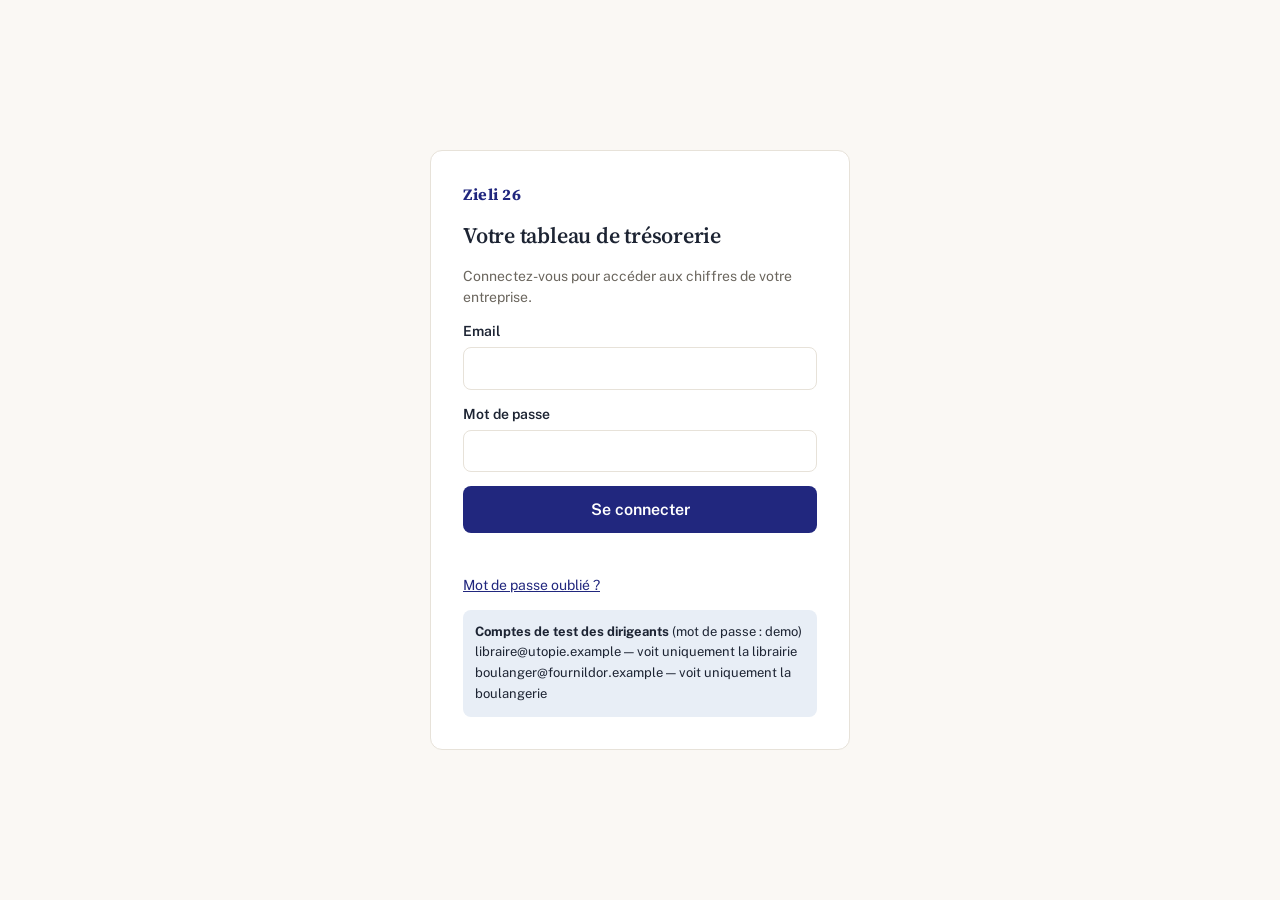
==== zieli26-vscode/index.html @ c5925405 "Première version de l'app" ====
<!DOCTYPE html>
<html lang="fr">
<head>
<meta charset="UTF-8">
<meta name="viewport" content="width=device-width, initial-scale=1">
<title>Zieli 26 – Tableau de trésorerie</title>

<!-- =========================================================
     1. STYLE (apparence de la page)
     Pour changer une couleur, modifie les variables en haut de styles.css.
     ========================================================= -->
<!-- Polices Google Fonts : Source Serif 4 (titres) et Public Sans (texte et chiffres).
     Nécessite internet ; sinon, des polices de secours sont utilisées (voir styles.css). -->
<link rel="preconnect" href="https://fonts.googleapis.com">
<link rel="preconnect" href="https://fonts.gstatic.com" crossorigin>
<link rel="stylesheet" href="https://fonts.googleapis.com/css2?family=Public+Sans:wght@400;500;600;700&family=Source+Serif+4:opsz,wght@8..60,600;8..60,700&display=swap">
<link rel="stylesheet" href="styles.css">
</head>

<body>
<!-- Écran de connexion (affiché si personne n'est connecté) -->
<div class="ecran-connexion" id="ecran-connexion">
  <form class="boite-connexion" id="form-connexion">
    <p class="marque">Zieli 26</p>
    <h1>Votre tableau de trésorerie</h1>
    <p class="aide">Connectez-vous pour accéder aux chiffres de votre entreprise.</p>
    <label>Email
      <input type="email" id="champ-email" autocomplete="username" required>
    </label>
    <label>Mot de passe
      <input type="password" id="champ-mdp" autocomplete="current-password" required>
    </label>
    <button type="submit">Se connecter</button>
    <p class="erreur" id="erreur-connexion"></p>
    <a href="#" class="lien-discret" onclick="document.getElementById('erreur-connexion').textContent = 'Contactez Elise pour recevoir un nouveau mot de passe.'; return false;">Mot de passe oublié ?</a>
    <div class="comptes-demo">
      <strong>Comptes de test des dirigeants</strong> (mot de passe : demo)<br>
      libraire@utopie.example — voit uniquement la librairie<br>
      boulanger@fournildor.example — voit uniquement la boulangerie
    </div>
  </form>
</div>

<div class="page" id="tableau-de-bord">

  <!-- Barre du haut : qui est connecté -->
  <div class="barre-utilisateur">
    <div class="zone-admin" id="zone-admin">
      <label>Entreprise affichée
        <select id="choix-entreprise"></select>
      </label>
    </div>
    <div class="compte">
      <span id="message-synchro" role="status"></span>
      <button type="button" class="bouton-discret" id="bouton-synchro" hidden>Synchronisation</button>
      <span id="utilisateur-connecte"></span>
      <button type="button" class="bouton-discret" id="bouton-deconnexion">Se déconnecter</button>
    </div>
  </div>

  <!-- =========================================================
       2. STRUCTURE DE LA PAGE (les zones vides sont remplies par le script)
       ========================================================= -->
  <header>
    <div>
      <h1 id="nom-entreprise"></h1>
      <p class="sous-titre">Suivi de votre trésorerie</p>
    </div>
    <div class="maj" id="date-maj"></div>
  </header>

  <section class="cartes">
    <div class="carte" id="carte-disponible">
      <!-- Pas de date ici : c'est la date « Mis à jour le … » affichée au-dessus qui fait foi (décision du 07/11). -->
      <p class="titre">Total disponible</p>
      <p class="chiffre" id="chiffre-disponible"></p>
      <p class="detail" id="detail-disponible"></p>
    </div>
  </section>

  <section class="bloc">
    <h2>Évolution de votre compte courant</h2>
    <div id="graphique"></div>
    <div class="legende">
      <span class="reel">Réel</span>
      <span class="prevu">Prévu</span>
      <span class="ligne-entrees">Encaissements du mois</span>
      <span class="ligne-sorties">Dépenses du mois</span>
      <span class="seuil" id="legende-seuil"></span>
    </div>
  </section>

  <div class="alerte" id="alerte"></div>

  <!-- Affiché seulement quand le bandeau signale des écarts : amène au formulaire « Une remarque ? ». -->
  <button type="button" class="bouton-discret" id="bouton-expliquer" hidden>Expliquer ces écarts</button>



  <section class="bloc">
    <h2>Détail mois par mois</h2>
    <div class="defilement"><table id="tableau"></table></div>
  </section>

  <section class="bloc" id="bloc-commentaires">
    <h2>Une remarque ?</h2>
    <p class="aide">Un changement à prévoir, un écart à expliquer, ou envie d'en parler ? Écrivez-le ici, je reviens vers vous. Tous les champs sont facultatifs.</p>
    <form id="form-commentaire">
      <label class="pleine-largeur">Type de remarque
        <select id="champ-type">
          <option value="">— Choisir —</option>
          <option value="previsionnel">Sur le prévisionnel</option>
          <option value="ecarts">Explication des écarts</option>
          <option value="echange">Besoin d'un échange</option>
        </select>
      </label>
      <label class="pleine-largeur">Votre commentaire
        <textarea id="champ-texte" rows="3"
          placeholder=""></textarea>
      </label>
      <!-- Caractère urgent : deux boutons ronds (« radio ») ; un seul choix possible, « Non » par défaut. -->
      <fieldset class="pleine-largeur choix-urgent">
        <legend>Caractère urgent</legend>
        <label class="option"><input type="radio" name="urgent" value="non" checked> Non</label>
        <label class="option"><input type="radio" name="urgent" value="oui"> Oui</label>
        <span class="aide-urgent">Si oui, je vous recontacte au plus vite.</span>
      </fieldset>
      <label class="pleine-largeur champ-court">Mois concerné
        <select id="champ-mois"></select>
      </label>
      <button type="submit">Envoyer à Elise</button>
      <p class="confirmation" id="confirmation"></p>
    </form>
    <div id="liste-commentaires"></div>
  </section>

  <footer>Zieli 26 – données de démonstration (fictives)</footer>
</div>

<!-- =========================================================
     3. SCRIPT (données + calculs + affichage)
     ========================================================= -->
<script src="donnees.js"></script>
<!-- Remplace les chiffres fictifs par ceux d'Airtable (fourni par serveur.ps1). -->
<script src="api/donnees-airtable.js"></script>
<script src="app.js"></script>
</body>
</html>
---- zieli26-vscode/styles.css ----
/* =========================================================
   CHARTE GRAPHIQUE « SOBRE ET ÉDITORIALE » (validée le 06/11)
   - Identité : bleu marine sur fond blanc cassé chaud.
   - Titres : police à empattements (Source Serif 4).
   - Texte et chiffres : police sans empattements (Public Sans),
     avec des chiffres de même largeur pour que les colonnes s'alignent.
   - Couleurs de sens à NE PAS changer : vert = entrées, orange = sorties, rouge = seuil.
   ========================================================= */
:root {
    --marine: #21277e;      /* couleur principale (identité Zieli 26) */
    --marine-clair: #e8eef6;
    --fond: #faf8f4;        /* blanc cassé chaud (fond de page) */
    --fond-doux: #f6f3ed;   /* fond légèrement teinté (colonnes des mois passés, sous-totaux) */
    --carte: #ffffff;
    --texte: #1d2433;
    --texte-doux: #6b665e;  /* gris chaud pour les textes secondaires */
    --bordure: #e7e2d9;     /* filets et bordures, gris chaud */
    --beige: #f1eadc;       /* fond de la ligne « Cash in – Cash out » */
    --entete-passe: #e9e3d8; /* fond de l'en-tête des mois passés (beige grisé) */
    --fond-sorties: #fde9d3; /* fond de la ligne « Sorties » (orange léger, un peu plus orangé qu'avant) */
    --filet-mois: #cdc6b9;  /* filet vertical entre les mois du tableau (un peu plus marqué) */

    /* Relief des blocs : deux ombres légères teintées de marine (une proche, une diffuse).
       Pour plus de relief, augmenter les deux derniers chiffres (opacité .06 → .10). */
    --ombre-bloc: 0 1px 2px rgba(31, 58, 95, .06), 0 6px 20px rgba(31, 58, 95, .07);
    --arrondi: 14px;        /* coins arrondis des blocs */

    /* Tableau : couleur des montants réels et prévus */
    --reel: #111111;        /* noir */
    --prevu: #1d4f91;       /* bleu foncé (plus vif que le marine, pour bien se distinguer du noir) */

    /* Polices : si Google Fonts ne charge pas (pas d'internet), le navigateur prend la suivante de la liste. */
    --police-titres: "Source Serif 4", Georgia, "Times New Roman", serif;
    --police-texte: "Public Sans", system-ui, -apple-system, "Segoe UI", Roboto, sans-serif;
    --vert: #1e8e5a;   --vert-fond: #e6f4ec;
    --orange: #c46a00; --orange-fond: #fdf1e2;
    --rouge: #c0392b;  --rouge-fond: #fbeaea;
  }

  * { box-sizing: border-box; }

  body {
    margin: 0;
    font-family: var(--police-texte);
    /* Chiffres de même largeur : 1 111 € et 8 888 € occupent la même place → colonnes alignées */
    font-variant-numeric: tabular-nums;
    background: var(--fond);
    color: var(--texte);
    line-height: 1.45;
  }

  /* Titres en police à empattements (ton éditorial) */
  h1, h2, h3, .boite-connexion .marque { font-family: var(--police-titres); font-weight: 600; letter-spacing: -0.01em; }

  .page { max-width: 1200px; margin: 0 auto; padding: 24px 20px 48px; }

  /* --- En-tête --- */
  header { display: flex; justify-content: space-between; align-items: flex-end;
           flex-wrap: wrap; gap: 8px; margin-bottom: 20px; }
  header h1 { margin: 0; font-size: 30px; color: var(--marine); }
  header .sous-titre { margin: 4px 0 0; color: var(--texte-doux); }
  header .maj { color: var(--texte-doux); font-size: 14px; }

  /* --- Bandeau d'alerte --- */
  .alerte {
    display: none;  /* caché par défaut, affiché par le script si besoin */
    background: var(--rouge-fond); border-left: 5px solid var(--rouge);
    color: var(--rouge); padding: 14px 18px; border-radius: 8px;
    margin-bottom: 20px; font-size: 17px; font-weight: 600;
  }
  .alerte.visible { display: block; }
  /* Texte de l'alerte en noir */
  .alerte { color: var(--texte) !important; }
  /* Précision sur les écarts : plus petite et en italique */
  .note-alerte { font-size: 14px; font-style: italic; }
  /* Bandeau neutre (aucun passage sous le seuil) : bleu clair au lieu de rouge */
  .alerte.info { background: var(--marine-clair); border-left-color: var(--marine); }

  /* --- Cartes chiffres clés --- */
  .cartes { display: grid; grid-template-columns: minmax(0, 420px); gap: 16px; margin-bottom: 20px; }
  .carte {
    background: var(--carte); border: 0; border-radius: var(--arrondi);
    padding: 20px; border-top: 5px solid var(--vert);
    box-shadow: var(--ombre-bloc);   /* relief (voir les variables en haut du fichier) */
  }
  .carte.vigilance { border-top-color: var(--orange); }
  .carte.alerte-carte { border-top-color: var(--rouge); }
  .carte .titre { font-size: 15px; color: var(--texte-doux); margin: 0 0 8px; }
  .carte .chiffre { font-size: 36px; font-weight: 700; margin: 0; }
  .carte .detail { font-size: 14px; color: var(--texte-doux); margin: 8px 0 0; }

  /* --- Blocs (graphique, tableau) --- */
  /* Blocs en relief : plus de bordure grise, une ombre douce à la place (style plus moderne) */
  .bloc { background: var(--carte); border: 0; box-shadow: var(--ombre-bloc);
          border-radius: var(--arrondi); padding: 24px; margin-bottom: 24px; }
  .bloc h2 { margin: 0 0 4px; font-size: 22px; color: var(--marine); }
  .bloc .aide { margin: 0 0 16px; color: var(--texte-doux); font-size: 14px; }

  .legende { display: flex; gap: 20px; flex-wrap: wrap; font-size: 13px; color: var(--texte-doux); margin-top: 8px; }
  .legende span::before { content: ""; display: inline-block; width: 22px; height: 0;
                          margin-right: 6px; vertical-align: middle; border-top: 3px solid var(--marine); }
  .legende .prevu::before { border-top-style: dashed; }
  .legende .seuil::before { border-top: 2px solid var(--rouge); opacity: .45; }
  .legende .ligne-entrees::before { border-top: 1.5px solid #1e8e5a; }
  .legende .ligne-sorties::before { border-top: 1.5px solid #e08a1e; }

  svg text { font-family: inherit; }
  /* Sur petit écran, le graphique garde une taille lisible et défile horizontalement */
  #graphique { overflow-x: auto; position: relative; }
  .point-cliquable { cursor: pointer; }
  .point-cliquable:hover .point-visible { stroke-width: 4; }
  /* Bulle qui affiche le montant quand on clique sur un point */
  .bulle {
    display: none; position: absolute; transform: translate(-50%, -100%);
    background: var(--marine); color: #fff; padding: 10px 14px; border-radius: 8px;
    font-size: 14px; line-height: 1.5; white-space: nowrap; pointer-events: none;
    box-shadow: 0 4px 12px rgba(0,0,0,.15);
  }
  .bulle.visible { display: block; }
  .bulle strong { font-size: 18px; }
  .bulle .ligne-doux { opacity: .8; font-size: 13px; }
  #graphique svg { min-width: 820px; }

  /* --- Tableau mensuel --- */
  .defilement { overflow-x: auto; }
  table { border-collapse: collapse; width: 100%; font-size: 14px; min-width: 900px; }
  th, td { padding: 8px 10px; text-align: right; white-space: nowrap; }
  th:first-child, td:first-child { text-align: left; }
  /* Colonne des libellés figée à gauche quand on fait défiler le tableau.
     ⚠ Seulement la case du coin (th.coin) et la 1re case des lignes du corps : sinon le 1er mois
     des lignes d'en-tête (« septembre ») restait collé à gauche par-dessus les libellés (bug corrigé le 07/11). */
  thead th.coin, tbody td:first-child { position: sticky; left: 0; background: var(--carte); z-index: 1; }
  thead th.coin { z-index: 2; }
  thead th { color: var(--texte-doux); font-weight: 600; border-bottom: 2px solid var(--bordure); }
  /* En-tête des mois passés : beige grisé (plus de bleu, réservé aux soldes) */
  thead .mois-passe { background: var(--entete-passe); color: var(--texte); }
  thead .sous th { font-size: 12px; font-weight: 500; }
  tbody tr { border-bottom: 1px solid var(--bordure); }
  tr.important td { font-weight: 700; }
  tr.solde td { font-weight: 700; color: var(--marine); background: var(--marine-clair); }
  tr.solde td:first-child { background: var(--marine-clair); }
  tr.cliquable td:first-child { cursor: pointer; color: var(--marine); }
  tr.cliquable td:first-child::before { content: "▸ "; }
  tr.cliquable.ouvert td:first-child::before { content: "▾ "; }
  tr.detail-ligne td { color: var(--texte-doux); font-size: 13px; }
  tr.detail-ligne td:first-child { padding-left: 56px; }
  tr.detail-partie td { color: var(--texte); font-weight: 600; background: var(--fond-doux); }
  tr.detail-partie td:first-child { background: var(--fond-doux); }
  tr.detail-categorie td:first-child { padding-left: 72px; }
  tr.detail-ligne { display: none; }
  tr.detail-ligne.visible { display: table-row; }
  tr td.ecart-neg, tr.detail-ligne td.ecart-neg { color: var(--rouge); font-weight: 600; }
  tr td.ecart-pos, tr.detail-ligne td.ecart-pos { color: var(--vert); }
  td.sous-seuil { color: var(--rouge) !important; }
  /* Parenthèse invisible après les montants positifs du tableau : aligne les chiffres avec les
     montants négatifs écrits entre parenthèses, ex. « (3 500 €) » (voir eurosTableau dans app.js). */
  .paren-fantome { visibility: hidden; }
  .col-passe { background: var(--fond-doux); }
  .col-optionnelle { display: none; }
  .col-optionnelle.visible { display: table-cell; }
  th.mois-repliable { cursor: pointer; }
  th.bascule-pct { cursor: pointer; }
  .badge-pct { display: inline-block; font-size: 11px; font-weight: 700; padding: 0 5px; margin-left: 2px;
               border: 1px solid var(--bordure); border-radius: 4px; color: var(--marine); background: #fff; }
  .badge-pct.ouvert { background: var(--marine); color: #fff; border-color: var(--marine); }
  td.col-pct, th.col-pct { color: var(--marine); font-style: italic; font-size: 11px; padding: 8px 4px; width: 1%; }
  .en-cours { display: inline-block; font-size: 11px; font-weight: 600; color: #fff; background: var(--marine);
              padding: 1px 6px; border-radius: 10px; margin-left: 4px; vertical-align: middle; }
  th.mois-repliable:hover { text-decoration: underline; }

  /* --- Distinguer le réel du prévisionnel (validé le 06/11) --- */
  /* Bandeau « Réalisé » / « Prévisionnel » au-dessus des mois */
  thead tr.zones th.zone { text-align: left; font-size: 12px; font-weight: 700; text-transform: uppercase;
                           letter-spacing: .08em; color: var(--marine); padding: 6px 10px;
                           border-bottom: 2px solid var(--marine); }
  /* Filet vertical fin entre les mois (seulement entre deux mois, pas à l'intérieur d'un mois) */
  th.debut-mois, td.debut-mois { border-left: 1px solid var(--filet-mois); }
  /* Trait vertical marine : là où s'arrête le réel et commence le prévisionnel.
     Placé APRÈS le filet des mois pour le remplacer sur le mois en cours. */
  th.debut-prevision, td.debut-prevision { border-left: 3px solid var(--marine); }
  /* Couleurs réel / prévu. « #tableau » rend la règle prioritaire sur les couleurs des lignes
     (solde, total disponible…). Le rouge « sous le seuil » reste prioritaire (!important plus haut). */
  #tableau td.val-reel, #tableau th.val-reel { color: var(--reel); }
  #tableau td.val-prevu, #tableau th.val-prevu { color: var(--prevu); font-style: italic; }

  /* Ligne « Total disponible » : bleu un peu plus soutenu que la ligne du solde */
  tbody tr.total-dispo td { background: #d3e2f4; font-weight: 700; color: var(--marine); }
  tbody tr.total-dispo td.ecart-neg { color: var(--rouge); }
  tbody tr.total-dispo td.ecart-pos { color: var(--vert); }

  /* --- Niveaux de dépliage du tableau (validé le 07/11) : décalage du libellé vers la droite --- */
  tr.niveau-1 td:first-child { padding-left: 24px; }
  tr.niveau-2 td:first-child { padding-left: 40px; }
  /* « Cash in – Cash out » : fond beige sur TOUTE la ligne (y compris les colonnes des mois passés) */
  #tableau tr.flux-net td { background: var(--beige); }
  /* « Solde épargne fin de mois » : fond blanc sur toute la ligne */
  #tableau tr.epargne-solde td { background: #fff; }

  /* --- Fonds de couleur : vert léger pour les entrées, orange léger pour les sorties --- */
  tbody tr[data-ouvre="entrees"] td { background: #e6f4ec; }
  tbody tr[data-ouvre="sorties"] td { background: var(--fond-sorties); }
  tbody tr[data-groupe="entrees"] td,
  tbody tr.detail-partie[data-groupe="entrees"] td:first-child { background: #f2faf5; }
  tbody tr[data-groupe="sorties"] td,
  tbody tr.detail-partie[data-groupe="sorties"] td:first-child { background: #fef8f0; }

  /* --- Formulaire de commentaires --- */
  .champs { display: grid; grid-template-columns: repeat(3, 1fr); gap: 14px; margin-bottom: 14px; }
  form label { display: flex; flex-direction: column; gap: 6px; font-size: 14px; font-weight: 600; color: var(--texte); }
  form select, form input, form textarea {
    font: inherit; font-weight: 400; padding: 10px 12px; border: 1px solid var(--bordure);
    border-radius: 8px; background: #fff; color: var(--texte);
  }
  form textarea { resize: vertical; }
  /* Bloc « Caractère urgent » (boutons Oui / Non) */
  .choix-urgent { border: 0; padding: 0; display: flex; align-items: center; flex-wrap: wrap; gap: 8px 20px; }
  .choix-urgent legend { font-size: 14px; font-weight: 600; padding: 0; margin-bottom: 6px; width: 100%; }
  .choix-urgent .option { flex-direction: row; align-items: center; gap: 6px; font-weight: 400; cursor: pointer; }
  .choix-urgent input { accent-color: var(--marine); width: 18px; height: 18px; margin: 0; }
  .choix-urgent .aide-urgent { color: var(--texte-doux); font-size: 13px; }
  /* Liste « Mois concerné » : pas besoin de toute la largeur */
  .champ-court select { max-width: 320px; }
  /* Mention « Urgent » dans la liste des demandes envoyées */
  .badge-urgent { display: inline-block; font-size: 11px; font-weight: 700; color: #fff; background: var(--rouge);
                  padding: 1px 6px; border-radius: 10px; margin-right: 4px; }
  .pleine-largeur { margin-bottom: 14px; }
  form button {
    font: inherit; font-weight: 600; background: var(--marine); color: #fff; border: 0;
    padding: 12px 22px; border-radius: 8px; cursor: pointer;
  }
  form button:hover { opacity: .9; }
  .confirmation { color: var(--vert); font-weight: 600; margin: 12px 0 0; min-height: 1em; }
  #liste-commentaires h3 { font-size: 15px; color: var(--marine); margin: 20px 0 8px; }
  .commentaire { border-left: 3px solid var(--marine-clair); padding: 6px 12px; margin-bottom: 8px; font-size: 14px; }
  .commentaire .meta { color: var(--texte-doux); font-size: 13px; }

  /* --- Connexion --- */
  .ecran-connexion, #tableau-de-bord { display: none; }
  .ecran-connexion.visible { display: flex; min-height: 100vh; align-items: center; justify-content: center; padding: 20px; }
  #tableau-de-bord.visible { display: block; }
  .boite-connexion {
    background: var(--carte); border: 1px solid var(--bordure); border-radius: 12px;
    padding: 32px; width: 100%; max-width: 420px; display: flex; flex-direction: column; gap: 14px;
  }
  .boite-connexion .marque { margin: 0; font-weight: 700; color: var(--marine); letter-spacing: .5px; }
  .boite-connexion h1 { margin: 0; font-size: 22px; }
  .boite-connexion .aide { margin: 0; color: var(--texte-doux); font-size: 14px; }
  .boite-connexion .erreur { color: var(--rouge); margin: 0; min-height: 1em; font-size: 14px; }
  .lien-discret { color: var(--marine); font-size: 14px; }
  .comptes-demo { background: var(--marine-clair); border-radius: 8px; padding: 12px; font-size: 13px; color: var(--texte); line-height: 1.6; }
  .barre-utilisateur { display: flex; justify-content: space-between; align-items: center; flex-wrap: wrap;
                       gap: 10px; margin-bottom: 16px; font-size: 14px; color: var(--texte-doux); }
  .barre-utilisateur .compte { margin-left: auto; display: flex; align-items: center; gap: 12px; }
  .bouton-discret { font: inherit; background: none; border: 1px solid var(--bordure); border-radius: 8px;
                    padding: 6px 12px; cursor: pointer; color: var(--marine); }
  #message-synchro { color: var(--rouge); }
  .alerte { white-space: pre-line; }
  #bouton-expliquer:not([hidden]) { display: block; margin: -8px 0 20px; }
  .zone-admin { display: none; }
  .zone-admin.visible { display: block; }
  .zone-admin label { display: flex; align-items: center; gap: 8px; font-weight: 600; color: var(--texte); }
  .zone-admin select { font: inherit; padding: 6px 10px; border: 1px solid var(--bordure); border-radius: 8px; }
  .boite-connexion label { display: flex; flex-direction: column; gap: 6px; font-size: 14px; font-weight: 600; }
  .boite-connexion input { font: inherit; padding: 10px 12px; border: 1px solid var(--bordure); border-radius: 8px; }
  .boite-connexion button { font: inherit; font-weight: 600; background: var(--marine); color: #fff; border: 0;
                            padding: 12px; border-radius: 8px; cursor: pointer; }

  footer { text-align: center; color: var(--texte-doux); font-size: 13px; }

  /* --- Téléphone : les blocs s'empilent --- */
  @media (max-width: 760px) {
    .cartes { grid-template-columns: 1fr; }
    .champs { grid-template-columns: 1fr; }
    .carte .chiffre { font-size: 30px; }
    header h1 { font-size: 22px; }
  }
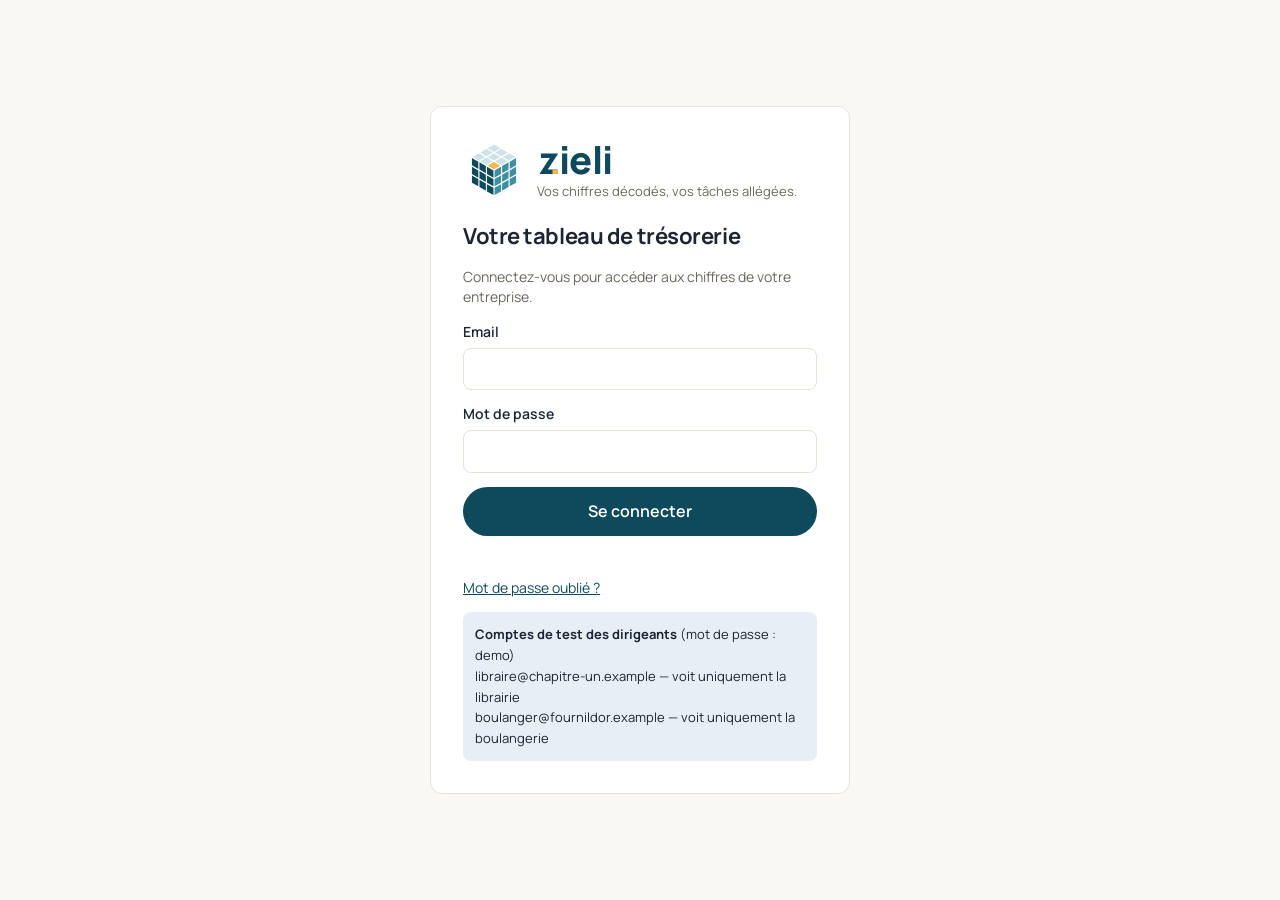
==== commit 1d5277f6: "Nouvelle charte Zieli, tableau réorganisé et logos clients - Tableau : Encaissements, Décaissements," ====
--- a/zieli26-vscode/index.html
+++ b/zieli26-vscode/index.html
@@ -3,17 +3,17 @@
 <head>
 <meta charset="UTF-8">
 <meta name="viewport" content="width=device-width, initial-scale=1">
-<title>Zieli 26 – Tableau de trésorerie</title>
+<title>Zieli – Tableau de trésorerie</title>
 
 <!-- =========================================================
      1. STYLE (apparence de la page)
      Pour changer une couleur, modifie les variables en haut de styles.css.
      ========================================================= -->
-<!-- Polices Google Fonts : Source Serif 4 (titres) et Public Sans (texte et chiffres).
+<!-- Police Google Fonts : Manrope (titres, texte et chiffres).
      Nécessite internet ; sinon, des polices de secours sont utilisées (voir styles.css). -->
 <link rel="preconnect" href="https://fonts.googleapis.com">
 <link rel="preconnect" href="https://fonts.gstatic.com" crossorigin>
-<link rel="stylesheet" href="https://fonts.googleapis.com/css2?family=Public+Sans:wght@400;500;600;700&family=Source+Serif+4:opsz,wght@8..60,600;8..60,700&display=swap">
+<link rel="stylesheet" href="https://fonts.googleapis.com/css2?family=Manrope:wght@400;500;600;700;800&display=swap">
 <link rel="stylesheet" href="styles.css">
 </head>
 
@@ -21,7 +21,15 @@
 <!-- Écran de connexion (affiché si personne n'est connecté) -->
 <div class="ecran-connexion" id="ecran-connexion">
   <form class="boite-connexion" id="form-connexion">
-    <p class="marque">Zieli 26</p>
+    <!-- Logo Zieli (validé le 12/11) : cube + « zieli » dont le bout du z est doré.
+         Le z est la vraie lettre Manrope ; le doré est découpé dans la lettre (clipPath). -->
+    <div class="logo-zieli">
+      <svg width="62" height="62" viewBox="0 0 64 64" aria-hidden="true"><polygon points="32.0,5.7 38.5,9.5 32.0,13.3 25.5,9.5" fill="#cfe2e8"></polygon><polygon points="24.2,10.2 30.8,14.0 24.2,17.8 17.7,14.0" fill="#cfe2e8"></polygon><polygon points="16.4,14.7 23.0,18.5 16.4,22.3 9.9,18.5" fill="#cfe2e8"></polygon><polygon points="39.8,10.2 46.3,14.0 39.8,17.8 33.2,14.0" fill="#cfe2e8"></polygon><polygon points="32.0,14.7 38.5,18.5 32.0,22.3 25.5,18.5" fill="#cfe2e8"></polygon><polygon points="24.2,19.2 30.8,23.0 24.2,26.8 17.7,23.0" fill="#cfe2e8"></polygon><polygon points="47.6,14.7 54.1,18.5 47.6,22.3 41.0,18.5" fill="#cfe2e8"></polygon><polygon points="39.8,19.2 46.3,23.0 39.8,26.8 33.2,23.0" fill="#cfe2e8"></polygon><polygon points="32.0,23.7 38.5,27.5 32.0,31.3 25.5,27.5" fill="#f2b84b"></polygon><polygon points="9.2,19.6 15.8,23.4 15.8,30.9 9.2,27.1" fill="#0e4a5c"></polygon><polygon points="9.2,28.6 15.8,32.4 15.8,39.9 9.2,36.1" fill="#0e4a5c"></polygon><polygon points="9.2,37.6 15.8,41.4 15.8,48.9 9.2,45.1" fill="#0e4a5c"></polygon><polygon points="17.0,24.1 23.6,27.9 23.6,35.4 17.0,31.6" fill="#0e4a5c"></polygon><polygon points="17.0,33.1 23.6,36.9 23.6,44.4 17.0,40.6" fill="#0e4a5c"></polygon><polygon points="17.0,42.1 23.6,45.9 23.6,53.4 17.0,49.6" fill="#0e4a5c"></polygon><polygon points="24.8,28.6 31.4,32.4 31.4,39.9 24.8,36.1" fill="#0e4a5c"></polygon><polygon points="24.8,37.6 31.4,41.4 31.4,48.9 24.8,45.1" fill="#0e4a5c"></polygon><polygon points="24.8,46.6 31.4,50.4 31.4,57.9 24.8,54.1" fill="#0e4a5c"></polygon><polygon points="32.6,32.4 39.2,28.6 39.2,36.1 32.6,39.9" fill="#3f8fa3"></polygon><polygon points="32.6,41.4 39.2,37.6 39.2,45.1 32.6,48.9" fill="#3f8fa3"></polygon><polygon points="32.6,50.4 39.2,46.6 39.2,54.1 32.6,57.9" fill="#3f8fa3"></polygon><polygon points="40.4,27.9 47.0,24.1 47.0,31.6 40.4,35.4" fill="#3f8fa3"></polygon><polygon points="40.4,36.9 47.0,33.1 47.0,40.6 40.4,44.4" fill="#3f8fa3"></polygon><polygon points="40.4,45.9 47.0,42.1 47.0,49.6 40.4,53.4" fill="#3f8fa3"></polygon><polygon points="48.2,23.4 54.8,19.6 54.8,27.1 48.2,30.9" fill="#3f8fa3"></polygon><polygon points="48.2,32.4 54.8,28.6 54.8,36.1 48.2,39.9" fill="#3f8fa3"></polygon><polygon points="48.2,41.4 54.8,37.6 54.8,45.1 48.2,48.9" fill="#3f8fa3"></polygon></svg>
+      <div>
+        <svg width="112" height="40" viewBox="0 0 112 40" role="img" aria-label="Zieli" style="overflow: visible; display: block"><defs><clipPath id="z-connexion"><text x="2" y="34" font-family="Manrope, sans-serif" font-weight="800" font-size="38">z</text></clipPath></defs><text x="2" y="34" font-family="Manrope, sans-serif" font-weight="800" font-size="38" letter-spacing="-0.5" fill="#0e4a5c">zieli</text><rect x="15.5" y="26" width="20" height="12" fill="#f2b84b" clip-path="url(#z-connexion)"></rect></svg>
+        <p class="signature">Vos chiffres décodés, vos tâches allégées.</p>
+      </div>
+    </div>
     <h1>Votre tableau de trésorerie</h1>
     <p class="aide">Connectez-vous pour accéder aux chiffres de votre entreprise.</p>
     <label>Email
@@ -35,7 +43,7 @@
     <a href="#" class="lien-discret" onclick="document.getElementById('erreur-connexion').textContent = 'Contactez Elise pour recevoir un nouveau mot de passe.'; return false;">Mot de passe oublié ?</a>
     <div class="comptes-demo">
       <strong>Comptes de test des dirigeants</strong> (mot de passe : demo)<br>
-      libraire@utopie.example — voit uniquement la librairie<br>
+      libraire@chapitre-un.example — voit uniquement la librairie<br>
       boulanger@fournildor.example — voit uniquement la boulangerie
     </div>
   </form>
@@ -45,6 +53,11 @@
 
   <!-- Barre du haut : qui est connecté -->
   <div class="barre-utilisateur">
+    <!-- Petit logo Zieli (même dessin qu'à la connexion, en plus petit) -->
+    <div class="logo-zieli petit">
+      <svg width="32" height="32" viewBox="0 0 64 64" aria-hidden="true"><polygon points="32.0,5.7 38.5,9.5 32.0,13.3 25.5,9.5" fill="#cfe2e8"></polygon><polygon points="24.2,10.2 30.8,14.0 24.2,17.8 17.7,14.0" fill="#cfe2e8"></polygon><polygon points="16.4,14.7 23.0,18.5 16.4,22.3 9.9,18.5" fill="#cfe2e8"></polygon><polygon points="39.8,10.2 46.3,14.0 39.8,17.8 33.2,14.0" fill="#cfe2e8"></polygon><polygon points="32.0,14.7 38.5,18.5 32.0,22.3 25.5,18.5" fill="#cfe2e8"></polygon><polygon points="24.2,19.2 30.8,23.0 24.2,26.8 17.7,23.0" fill="#cfe2e8"></polygon><polygon points="47.6,14.7 54.1,18.5 47.6,22.3 41.0,18.5" fill="#cfe2e8"></polygon><polygon points="39.8,19.2 46.3,23.0 39.8,26.8 33.2,23.0" fill="#cfe2e8"></polygon><polygon points="32.0,23.7 38.5,27.5 32.0,31.3 25.5,27.5" fill="#f2b84b"></polygon><polygon points="9.2,19.6 15.8,23.4 15.8,30.9 9.2,27.1" fill="#0e4a5c"></polygon><polygon points="9.2,28.6 15.8,32.4 15.8,39.9 9.2,36.1" fill="#0e4a5c"></polygon><polygon points="9.2,37.6 15.8,41.4 15.8,48.9 9.2,45.1" fill="#0e4a5c"></polygon><polygon points="17.0,24.1 23.6,27.9 23.6,35.4 17.0,31.6" fill="#0e4a5c"></polygon><polygon points="17.0,33.1 23.6,36.9 23.6,44.4 17.0,40.6" fill="#0e4a5c"></polygon><polygon points="17.0,42.1 23.6,45.9 23.6,53.4 17.0,49.6" fill="#0e4a5c"></polygon><polygon points="24.8,28.6 31.4,32.4 31.4,39.9 24.8,36.1" fill="#0e4a5c"></polygon><polygon points="24.8,37.6 31.4,41.4 31.4,48.9 24.8,45.1" fill="#0e4a5c"></polygon><polygon points="24.8,46.6 31.4,50.4 31.4,57.9 24.8,54.1" fill="#0e4a5c"></polygon><polygon points="32.6,32.4 39.2,28.6 39.2,36.1 32.6,39.9" fill="#3f8fa3"></polygon><polygon points="32.6,41.4 39.2,37.6 39.2,45.1 32.6,48.9" fill="#3f8fa3"></polygon><polygon points="32.6,50.4 39.2,46.6 39.2,54.1 32.6,57.9" fill="#3f8fa3"></polygon><polygon points="40.4,27.9 47.0,24.1 47.0,31.6 40.4,35.4" fill="#3f8fa3"></polygon><polygon points="40.4,36.9 47.0,33.1 47.0,40.6 40.4,44.4" fill="#3f8fa3"></polygon><polygon points="40.4,45.9 47.0,42.1 47.0,49.6 40.4,53.4" fill="#3f8fa3"></polygon><polygon points="48.2,23.4 54.8,19.6 54.8,27.1 48.2,30.9" fill="#3f8fa3"></polygon><polygon points="48.2,32.4 54.8,28.6 54.8,36.1 48.2,39.9" fill="#3f8fa3"></polygon><polygon points="48.2,41.4 54.8,37.6 54.8,45.1 48.2,48.9" fill="#3f8fa3"></polygon></svg>
+      <svg width="62" height="22" viewBox="0 0 112 40" role="img" aria-label="Zieli" style="overflow: visible; display: block"><defs><clipPath id="z-entete"><text x="2" y="34" font-family="Manrope, sans-serif" font-weight="800" font-size="38">z</text></clipPath></defs><text x="2" y="34" font-family="Manrope, sans-serif" font-weight="800" font-size="38" letter-spacing="-0.5" fill="#0e4a5c">zieli</text><rect x="15.5" y="26" width="20" height="12" fill="#f2b84b" clip-path="url(#z-entete)"></rect></svg>
+    </div>
     <div class="zone-admin" id="zone-admin">
       <label>Entreprise affichée
         <select id="choix-entreprise"></select>
@@ -62,9 +75,13 @@
        2. STRUCTURE DE LA PAGE (les zones vides sont remplies par le script)
        ========================================================= -->
   <header>
-    <div>
-      <h1 id="nom-entreprise"></h1>
-      <p class="sous-titre">Suivi de votre trésorerie</p>
+    <div class="entete-entreprise">
+      <!-- Logo de l'entreprise cliente : affiché seulement si un logo est renseigné (champ « logo » des données). -->
+      <img class="logo-client" id="logo-client" alt="" hidden>
+      <div>
+        <h1 id="nom-entreprise"></h1>
+        <p class="sous-titre">Suivi de votre trésorerie</p>
+      </div>
     </div>
     <div class="maj" id="date-maj"></div>
   </header>
@@ -85,7 +102,7 @@
       <span class="reel">Réel</span>
       <span class="prevu">Prévu</span>
       <span class="ligne-entrees">Encaissements du mois</span>
-      <span class="ligne-sorties">Dépenses du mois</span>
+      <span class="ligne-sorties">Décaissements du mois</span>
       <span class="seuil" id="legende-seuil"></span>
     </div>
   </section>
@@ -134,7 +151,7 @@
     <div id="liste-commentaires"></div>
   </section>
 
-  <footer>Zieli 26 – données de démonstration (fictives)</footer>
+  <footer>Zieli – données de démonstration (fictives)</footer>
 </div>
 
 <!-- =========================================================
--- a/zieli26-vscode/styles.css
+++ b/zieli26-vscode/styles.css
@@ -1,13 +1,16 @@
 /* =========================================================
-   CHARTE GRAPHIQUE « SOBRE ET ÉDITORIALE » (validée le 06/11)
-   - Identité : bleu marine sur fond blanc cassé chaud.
-   - Titres : police à empattements (Source Serif 4).
-   - Texte et chiffres : police sans empattements (Public Sans),
+   CHARTE GRAPHIQUE ZIELI (validée le 12/11)
+   - Identité : bleu pétrole, touche dorée, sur fond blanc cassé chaud.
+   - Police unique : Manrope (titres, texte et chiffres),
      avec des chiffres de même largeur pour que les colonnes s'alignent.
-   - Couleurs de sens à NE PAS changer : vert = entrées, orange = sorties, rouge = seuil.
+   - Boutons en pilule (bords entièrement arrondis).
+   - Couleurs de sens à NE PAS changer : vert = encaissements, orange = décaissements, rouge = seuil.
+   - Logo : cube + « zieli » (dans index.html).
    ========================================================= */
 :root {
-    --marine: #21277e;      /* couleur principale (identité Zieli 26) */
+    --principale: #0e4a5c;  /* couleur principale : bleu pétrole (identité Zieli) */
+    --principale-claire: #3f8fa3;
+    --dore: #f2b84b;        /* touche dorée (logo) */
     --marine-clair: #e8eef6;
     --fond: #faf8f4;        /* blanc cassé chaud (fond de page) */
     --fond-doux: #f6f3ed;   /* fond légèrement teinté (colonnes des mois passés, sous-totaux) */
@@ -15,23 +18,23 @@
     --texte: #1d2433;
     --texte-doux: #6b665e;  /* gris chaud pour les textes secondaires */
     --bordure: #e7e2d9;     /* filets et bordures, gris chaud */
-    --beige: #f1eadc;       /* fond de la ligne « Cash in – Cash out » */
+    --beige: #f1eadc;       /* fond de la ligne « Solde du mois (encaissements – décaissements) » */
     --entete-passe: #e9e3d8; /* fond de l'en-tête des mois passés (beige grisé) */
     --fond-sorties: #fde9d3; /* fond de la ligne « Sorties » (orange léger, un peu plus orangé qu'avant) */
     --filet-mois: #cdc6b9;  /* filet vertical entre les mois du tableau (un peu plus marqué) */
 
-    /* Relief des blocs : deux ombres légères teintées de marine (une proche, une diffuse).
+    /* Relief des blocs : deux ombres légères teintées de pétrole (une proche, une diffuse).
        Pour plus de relief, augmenter les deux derniers chiffres (opacité .06 → .10). */
-    --ombre-bloc: 0 1px 2px rgba(31, 58, 95, .06), 0 6px 20px rgba(31, 58, 95, .07);
+    --ombre-bloc: 0 1px 2px rgba(16, 40, 48, .06), 0 6px 20px rgba(16, 40, 48, .07);
     --arrondi: 14px;        /* coins arrondis des blocs */
 
     /* Tableau : couleur des montants réels et prévus */
     --reel: #111111;        /* noir */
-    --prevu: #1d4f91;       /* bleu foncé (plus vif que le marine, pour bien se distinguer du noir) */
+    --prevu: #1d4f91;       /* bleu foncé (pour bien se distinguer du noir) */
 
     /* Polices : si Google Fonts ne charge pas (pas d'internet), le navigateur prend la suivante de la liste. */
-    --police-titres: "Source Serif 4", Georgia, "Times New Roman", serif;
-    --police-texte: "Public Sans", system-ui, -apple-system, "Segoe UI", Roboto, sans-serif;
+    --police-titres: "Manrope", system-ui, -apple-system, "Segoe UI", Roboto, sans-serif;
+    --police-texte: "Manrope", system-ui, -apple-system, "Segoe UI", Roboto, sans-serif;
     --vert: #1e8e5a;   --vert-fond: #e6f4ec;
     --orange: #c46a00; --orange-fond: #fdf1e2;
     --rouge: #c0392b;  --rouge-fond: #fbeaea;
@@ -49,15 +52,23 @@
     line-height: 1.45;
   }
 
-  /* Titres en police à empattements (ton éditorial) */
-  h1, h2, h3, .boite-connexion .marque { font-family: var(--police-titres); font-weight: 600; letter-spacing: -0.01em; }
+  /* Titres en Manrope gras */
+  h1, h2, h3 { font-family: var(--police-titres); font-weight: 700; letter-spacing: -0.02em; }
+
+  /* --- Logo Zieli (cube + « zieli ») --- */
+  .logo-zieli { display: flex; align-items: center; gap: 12px; }
+  .logo-zieli .signature { margin: 2px 0 0; font-size: 13px; color: var(--texte-doux); }
+  .logo-zieli.petit { gap: 8px; }
+  /* Logo de l'entreprise cliente, à gauche de son nom (affiché seulement s'il existe) */
+  .entete-entreprise { display: flex; align-items: center; gap: 16px; }
+  .logo-client { width: 64px; height: 64px; object-fit: contain; border-radius: 14px; background: #fff; }
 
   .page { max-width: 1200px; margin: 0 auto; padding: 24px 20px 48px; }
 
   /* --- En-tête --- */
   header { display: flex; justify-content: space-between; align-items: flex-end;
            flex-wrap: wrap; gap: 8px; margin-bottom: 20px; }
-  header h1 { margin: 0; font-size: 30px; color: var(--marine); }
+  header h1 { margin: 0; font-size: 30px; color: var(--principale); }
   header .sous-titre { margin: 4px 0 0; color: var(--texte-doux); }
   header .maj { color: var(--texte-doux); font-size: 14px; }
 
@@ -74,7 +85,7 @@
   /* Précision sur les écarts : plus petite et en italique */
   .note-alerte { font-size: 14px; font-style: italic; }
   /* Bandeau neutre (aucun passage sous le seuil) : bleu clair au lieu de rouge */
-  .alerte.info { background: var(--marine-clair); border-left-color: var(--marine); }
+  .alerte.info { background: var(--marine-clair); border-left-color: var(--principale); }
 
   /* --- Cartes chiffres clés --- */
   .cartes { display: grid; grid-template-columns: minmax(0, 420px); gap: 16px; margin-bottom: 20px; }
@@ -93,12 +104,12 @@
   /* Blocs en relief : plus de bordure grise, une ombre douce à la place (style plus moderne) */
   .bloc { background: var(--carte); border: 0; box-shadow: var(--ombre-bloc);
           border-radius: var(--arrondi); padding: 24px; margin-bottom: 24px; }
-  .bloc h2 { margin: 0 0 4px; font-size: 22px; color: var(--marine); }
+  .bloc h2 { margin: 0 0 4px; font-size: 22px; color: var(--principale); }
   .bloc .aide { margin: 0 0 16px; color: var(--texte-doux); font-size: 14px; }
 
   .legende { display: flex; gap: 20px; flex-wrap: wrap; font-size: 13px; color: var(--texte-doux); margin-top: 8px; }
   .legende span::before { content: ""; display: inline-block; width: 22px; height: 0;
-                          margin-right: 6px; vertical-align: middle; border-top: 3px solid var(--marine); }
+                          margin-right: 6px; vertical-align: middle; border-top: 3px solid var(--principale); }
   .legende .prevu::before { border-top-style: dashed; }
   .legende .seuil::before { border-top: 2px solid var(--rouge); opacity: .45; }
   .legende .ligne-entrees::before { border-top: 1.5px solid #1e8e5a; }
@@ -112,7 +123,7 @@
   /* Bulle qui affiche le montant quand on clique sur un point */
   .bulle {
     display: none; position: absolute; transform: translate(-50%, -100%);
-    background: var(--marine); color: #fff; padding: 10px 14px; border-radius: 8px;
+    background: var(--principale); color: #fff; padding: 10px 14px; border-radius: 8px;
     font-size: 14px; line-height: 1.5; white-space: nowrap; pointer-events: none;
     box-shadow: 0 4px 12px rgba(0,0,0,.15);
   }
@@ -137,16 +148,16 @@
   thead .sous th { font-size: 12px; font-weight: 500; }
   tbody tr { border-bottom: 1px solid var(--bordure); }
   tr.important td { font-weight: 700; }
-  tr.solde td { font-weight: 700; color: var(--marine); background: var(--marine-clair); }
+  tr.solde td { font-weight: 700; color: var(--principale); background: var(--marine-clair); }
   tr.solde td:first-child { background: var(--marine-clair); }
-  tr.cliquable td:first-child { cursor: pointer; color: var(--marine); }
+  tr.cliquable td:first-child { cursor: pointer; color: var(--principale); }
   tr.cliquable td:first-child::before { content: "▸ "; }
   tr.cliquable.ouvert td:first-child::before { content: "▾ "; }
   tr.detail-ligne td { color: var(--texte-doux); font-size: 13px; }
-  tr.detail-ligne td:first-child { padding-left: 56px; }
+  tr.detail-ligne td:first-child { padding-left: 32px; }
   tr.detail-partie td { color: var(--texte); font-weight: 600; background: var(--fond-doux); }
   tr.detail-partie td:first-child { background: var(--fond-doux); }
-  tr.detail-categorie td:first-child { padding-left: 72px; }
+  tr.detail-categorie td:first-child { padding-left: 52px; }
   tr.detail-ligne { display: none; }
   tr.detail-ligne.visible { display: table-row; }
   tr td.ecart-neg, tr.detail-ligne td.ecart-neg { color: var(--rouge); font-weight: 600; }
@@ -161,37 +172,34 @@
   th.mois-repliable { cursor: pointer; }
   th.bascule-pct { cursor: pointer; }
   .badge-pct { display: inline-block; font-size: 11px; font-weight: 700; padding: 0 5px; margin-left: 2px;
-               border: 1px solid var(--bordure); border-radius: 4px; color: var(--marine); background: #fff; }
-  .badge-pct.ouvert { background: var(--marine); color: #fff; border-color: var(--marine); }
-  td.col-pct, th.col-pct { color: var(--marine); font-style: italic; font-size: 11px; padding: 8px 4px; width: 1%; }
-  .en-cours { display: inline-block; font-size: 11px; font-weight: 600; color: #fff; background: var(--marine);
+               border: 1px solid var(--bordure); border-radius: 4px; color: var(--principale); background: #fff; }
+  .badge-pct.ouvert { background: var(--principale); color: #fff; border-color: var(--principale); }
+  td.col-pct, th.col-pct { color: var(--principale); font-style: italic; font-size: 11px; padding: 8px 4px; width: 1%; }
+  .en-cours { display: inline-block; font-size: 11px; font-weight: 600; color: #fff; background: var(--principale);
               padding: 1px 6px; border-radius: 10px; margin-left: 4px; vertical-align: middle; }
   th.mois-repliable:hover { text-decoration: underline; }
 
   /* --- Distinguer le réel du prévisionnel (validé le 06/11) --- */
   /* Bandeau « Réalisé » / « Prévisionnel » au-dessus des mois */
   thead tr.zones th.zone { text-align: left; font-size: 12px; font-weight: 700; text-transform: uppercase;
-                           letter-spacing: .08em; color: var(--marine); padding: 6px 10px;
-                           border-bottom: 2px solid var(--marine); }
+                           letter-spacing: .08em; color: var(--principale); padding: 6px 10px;
+                           border-bottom: 2px solid var(--principale); }
   /* Filet vertical fin entre les mois (seulement entre deux mois, pas à l'intérieur d'un mois) */
   th.debut-mois, td.debut-mois { border-left: 1px solid var(--filet-mois); }
   /* Trait vertical marine : là où s'arrête le réel et commence le prévisionnel.
      Placé APRÈS le filet des mois pour le remplacer sur le mois en cours. */
-  th.debut-prevision, td.debut-prevision { border-left: 3px solid var(--marine); }
+  th.debut-prevision, td.debut-prevision { border-left: 3px solid var(--principale); }
   /* Couleurs réel / prévu. « #tableau » rend la règle prioritaire sur les couleurs des lignes
      (solde, total disponible…). Le rouge « sous le seuil » reste prioritaire (!important plus haut). */
   #tableau td.val-reel, #tableau th.val-reel { color: var(--reel); }
   #tableau td.val-prevu, #tableau th.val-prevu { color: var(--prevu); font-style: italic; }
 
   /* Ligne « Total disponible » : bleu un peu plus soutenu que la ligne du solde */
-  tbody tr.total-dispo td { background: #d3e2f4; font-weight: 700; color: var(--marine); }
+  tbody tr.total-dispo td { background: #d3e2f4; font-weight: 700; color: var(--principale); }
   tbody tr.total-dispo td.ecart-neg { color: var(--rouge); }
   tbody tr.total-dispo td.ecart-pos { color: var(--vert); }
 
-  /* --- Niveaux de dépliage du tableau (validé le 07/11) : décalage du libellé vers la droite --- */
-  tr.niveau-1 td:first-child { padding-left: 24px; }
-  tr.niveau-2 td:first-child { padding-left: 40px; }
-  /* « Cash in – Cash out » : fond beige sur TOUTE la ligne (y compris les colonnes des mois passés) */
+  /* « Solde du mois (encaissements – décaissements) » : fond beige sur TOUTE la ligne (y compris les mois passés) */
   #tableau tr.flux-net td { background: var(--beige); }
   /* « Solde épargne fin de mois » : fond blanc sur toute la ligne */
   #tableau tr.epargne-solde td { background: #fff; }
@@ -216,7 +224,7 @@
   .choix-urgent { border: 0; padding: 0; display: flex; align-items: center; flex-wrap: wrap; gap: 8px 20px; }
   .choix-urgent legend { font-size: 14px; font-weight: 600; padding: 0; margin-bottom: 6px; width: 100%; }
   .choix-urgent .option { flex-direction: row; align-items: center; gap: 6px; font-weight: 400; cursor: pointer; }
-  .choix-urgent input { accent-color: var(--marine); width: 18px; height: 18px; margin: 0; }
+  .choix-urgent input { accent-color: var(--principale); width: 18px; height: 18px; margin: 0; }
   .choix-urgent .aide-urgent { color: var(--texte-doux); font-size: 13px; }
   /* Liste « Mois concerné » : pas besoin de toute la largeur */
   .champ-court select { max-width: 320px; }
@@ -225,12 +233,12 @@
                   padding: 1px 6px; border-radius: 10px; margin-right: 4px; }
   .pleine-largeur { margin-bottom: 14px; }
   form button {
-    font: inherit; font-weight: 600; background: var(--marine); color: #fff; border: 0;
-    padding: 12px 22px; border-radius: 8px; cursor: pointer;
+    font: inherit; font-weight: 600; background: var(--principale); color: #fff; border: 0;
+    padding: 12px 22px; border-radius: 999px; cursor: pointer;
   }
   form button:hover { opacity: .9; }
   .confirmation { color: var(--vert); font-weight: 600; margin: 12px 0 0; min-height: 1em; }
-  #liste-commentaires h3 { font-size: 15px; color: var(--marine); margin: 20px 0 8px; }
+  #liste-commentaires h3 { font-size: 15px; color: var(--principale); margin: 20px 0 8px; }
   .commentaire { border-left: 3px solid var(--marine-clair); padding: 6px 12px; margin-bottom: 8px; font-size: 14px; }
   .commentaire .meta { color: var(--texte-doux); font-size: 13px; }
 
@@ -242,17 +250,17 @@
     background: var(--carte); border: 1px solid var(--bordure); border-radius: 12px;
     padding: 32px; width: 100%; max-width: 420px; display: flex; flex-direction: column; gap: 14px;
   }
-  .boite-connexion .marque { margin: 0; font-weight: 700; color: var(--marine); letter-spacing: .5px; }
+  .boite-connexion .logo-zieli { margin-bottom: 6px; }
   .boite-connexion h1 { margin: 0; font-size: 22px; }
   .boite-connexion .aide { margin: 0; color: var(--texte-doux); font-size: 14px; }
   .boite-connexion .erreur { color: var(--rouge); margin: 0; min-height: 1em; font-size: 14px; }
-  .lien-discret { color: var(--marine); font-size: 14px; }
+  .lien-discret { color: var(--principale); font-size: 14px; }
   .comptes-demo { background: var(--marine-clair); border-radius: 8px; padding: 12px; font-size: 13px; color: var(--texte); line-height: 1.6; }
   .barre-utilisateur { display: flex; justify-content: space-between; align-items: center; flex-wrap: wrap;
                        gap: 10px; margin-bottom: 16px; font-size: 14px; color: var(--texte-doux); }
   .barre-utilisateur .compte { margin-left: auto; display: flex; align-items: center; gap: 12px; }
-  .bouton-discret { font: inherit; background: none; border: 1px solid var(--bordure); border-radius: 8px;
-                    padding: 6px 12px; cursor: pointer; color: var(--marine); }
+  .bouton-discret { font: inherit; background: none; border: 1px solid var(--bordure); border-radius: 999px;
+                    padding: 7px 16px; cursor: pointer; color: var(--principale); }
   #message-synchro { color: var(--rouge); }
   .alerte { white-space: pre-line; }
   #bouton-expliquer:not([hidden]) { display: block; margin: -8px 0 20px; }
@@ -262,8 +270,8 @@
   .zone-admin select { font: inherit; padding: 6px 10px; border: 1px solid var(--bordure); border-radius: 8px; }
   .boite-connexion label { display: flex; flex-direction: column; gap: 6px; font-size: 14px; font-weight: 600; }
   .boite-connexion input { font: inherit; padding: 10px 12px; border: 1px solid var(--bordure); border-radius: 8px; }
-  .boite-connexion button { font: inherit; font-weight: 600; background: var(--marine); color: #fff; border: 0;
-                            padding: 12px; border-radius: 8px; cursor: pointer; }
+  .boite-connexion button { font: inherit; font-weight: 600; background: var(--principale); color: #fff; border: 0;
+                            padding: 13px; border-radius: 999px; cursor: pointer; }
 
   footer { text-align: center; color: var(--texte-doux); font-size: 13px; }
 
@@ -273,4 +281,12 @@
     .champs { grid-template-columns: 1fr; }
     .carte .chiffre { font-size: 30px; }
     header h1 { font-size: 22px; }
-  }
+    /* Tableau : la colonne des libellés (figée à gauche) reste étroite, les libellés passent
+       à la ligne ; les mois défilent à côté. */
+    table { font-size: 12px; }
+    th, td { padding: 6px; }
+    thead th.coin, tbody td:first-child { white-space: normal; width: 130px; min-width: 130px; line-height: 1.3; }
+    tr.detail-ligne td { font-size: 12px; }
+    tr.detail-ligne td:first-child { padding-left: 14px; }
+    tr.detail-categorie td:first-child { padding-left: 24px; }
+  }
